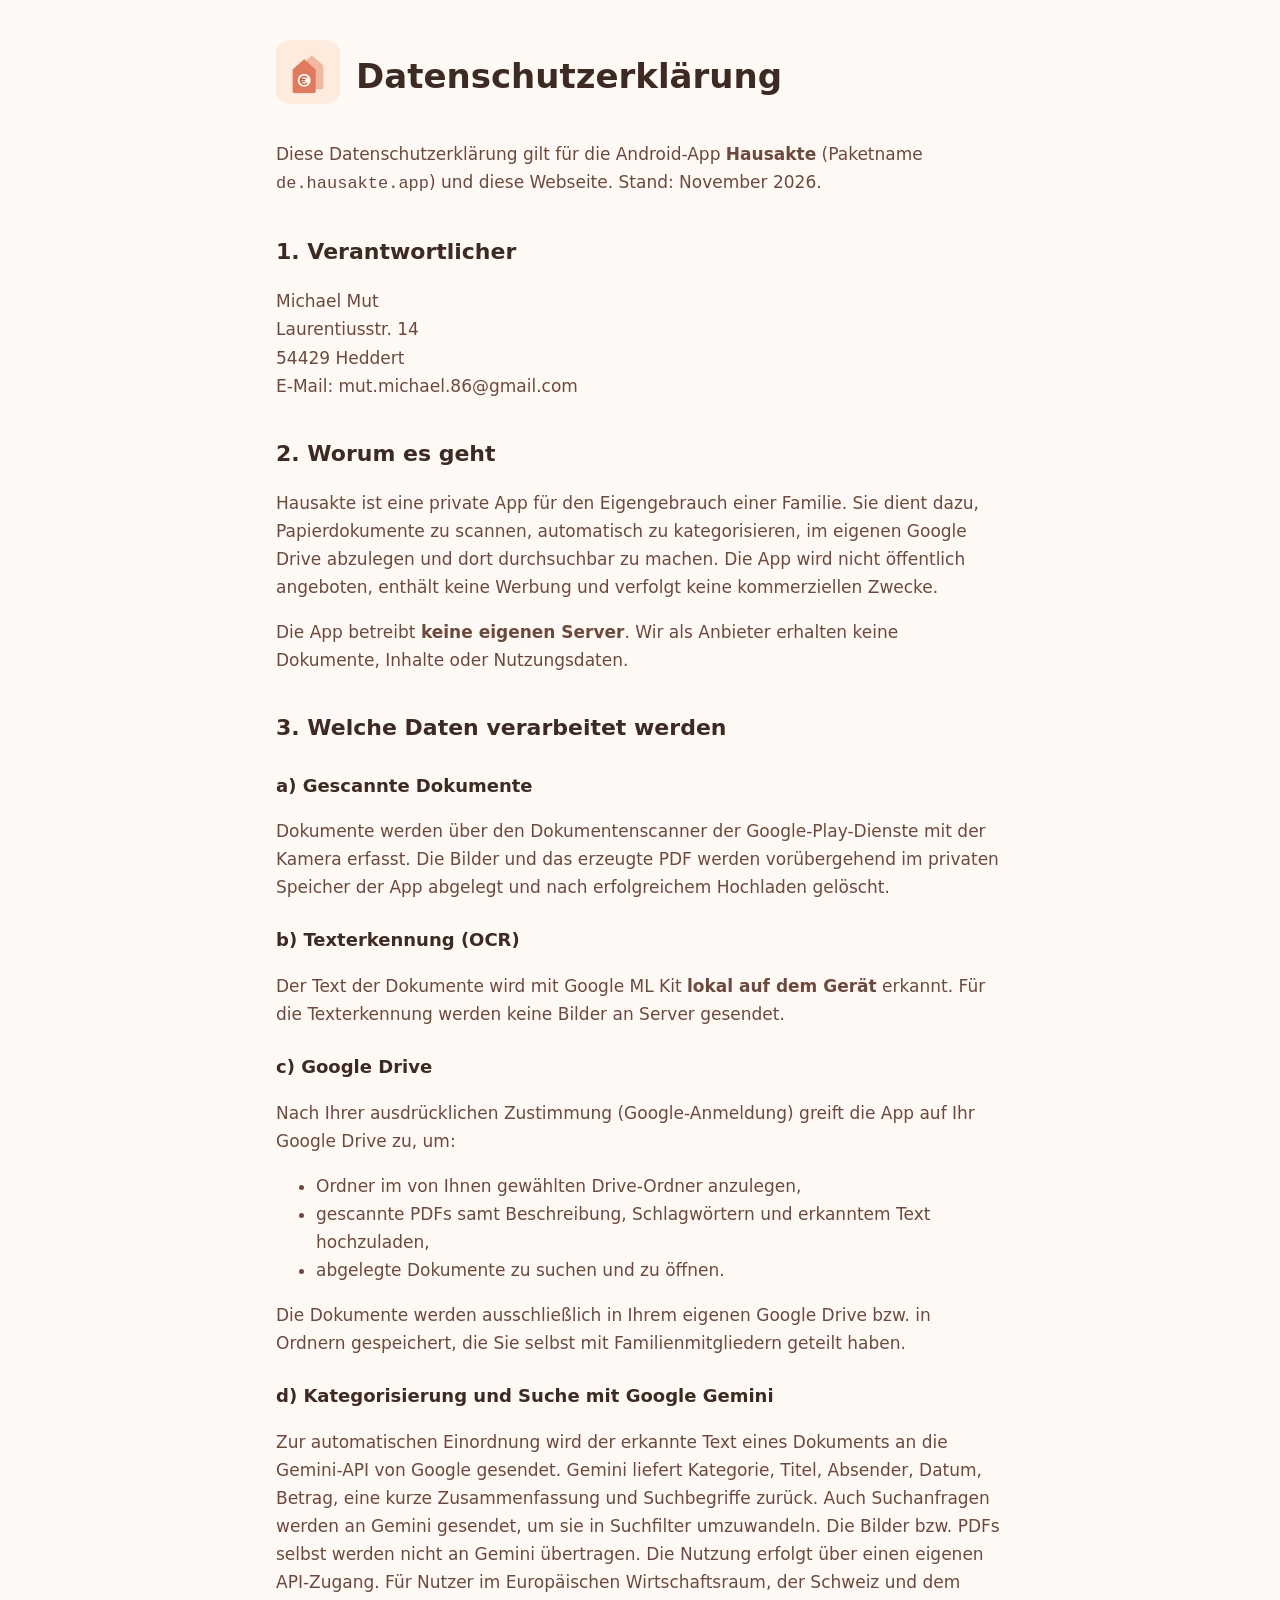
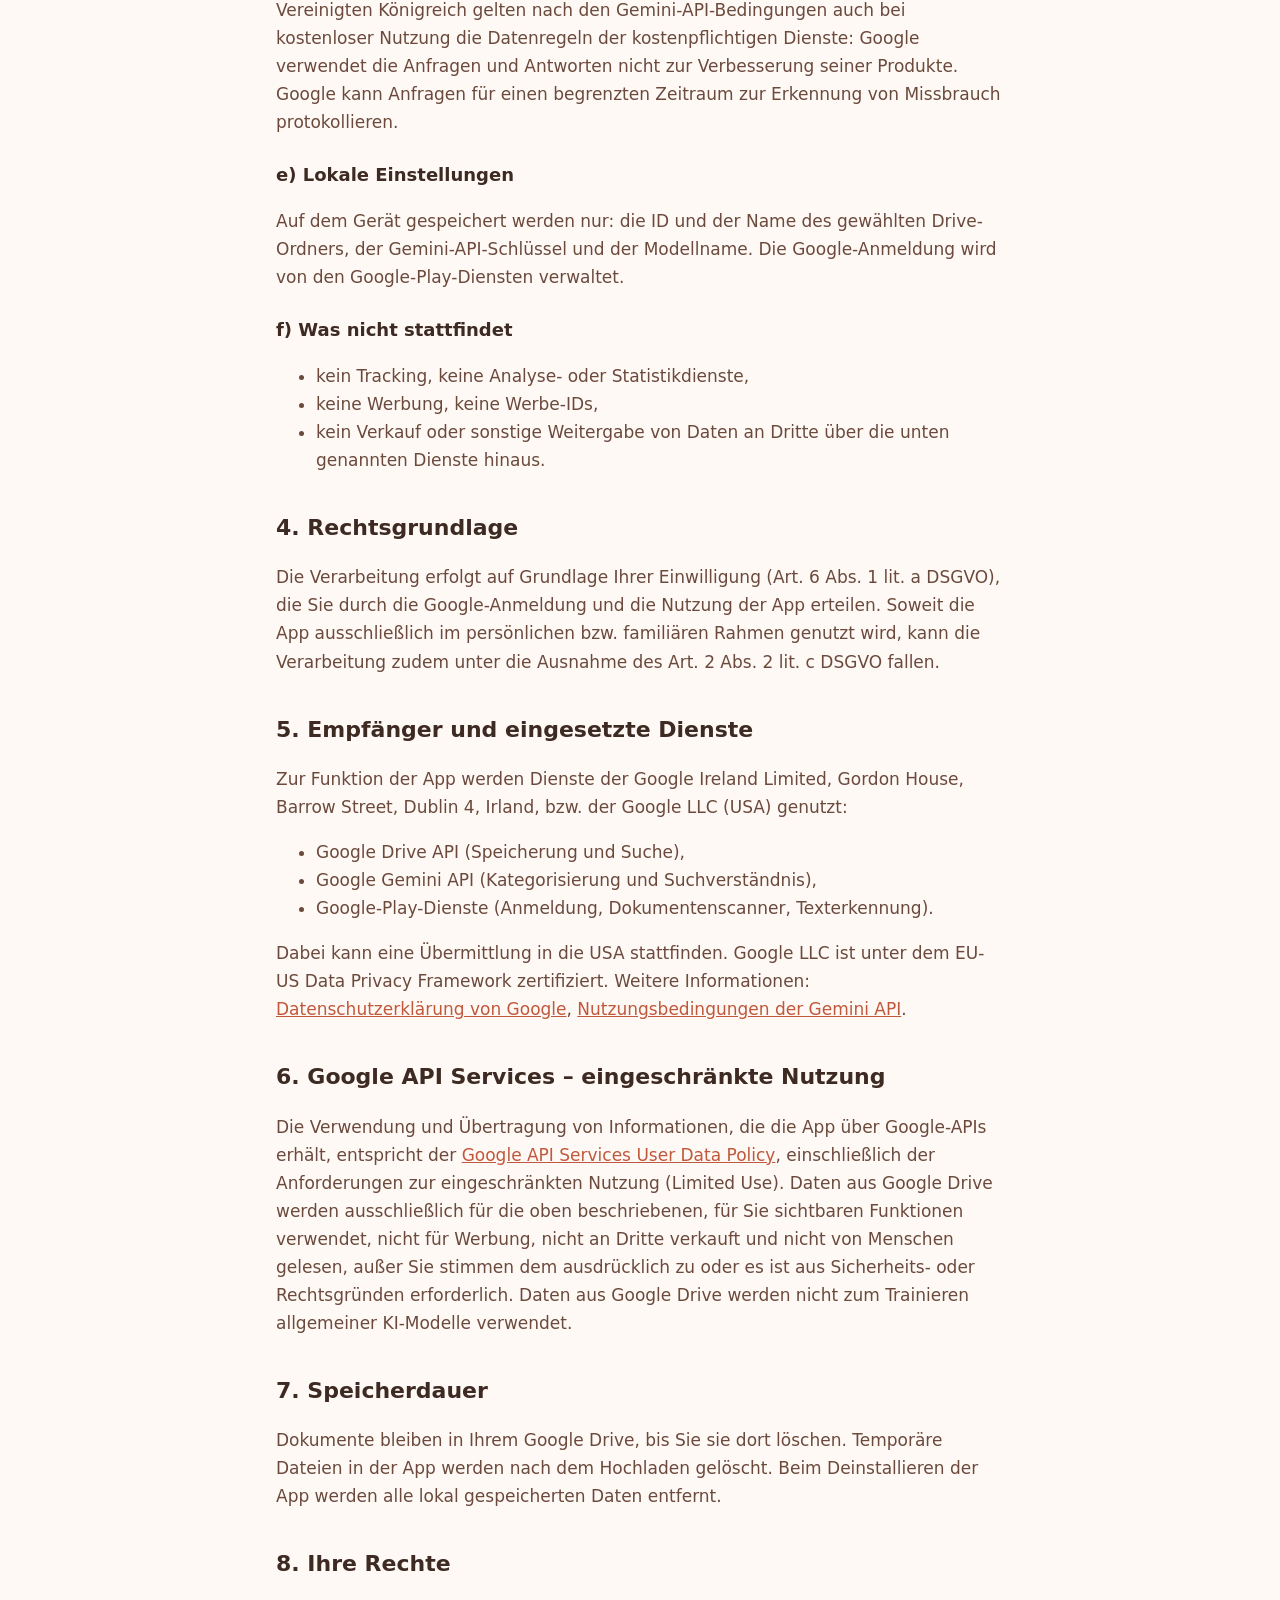
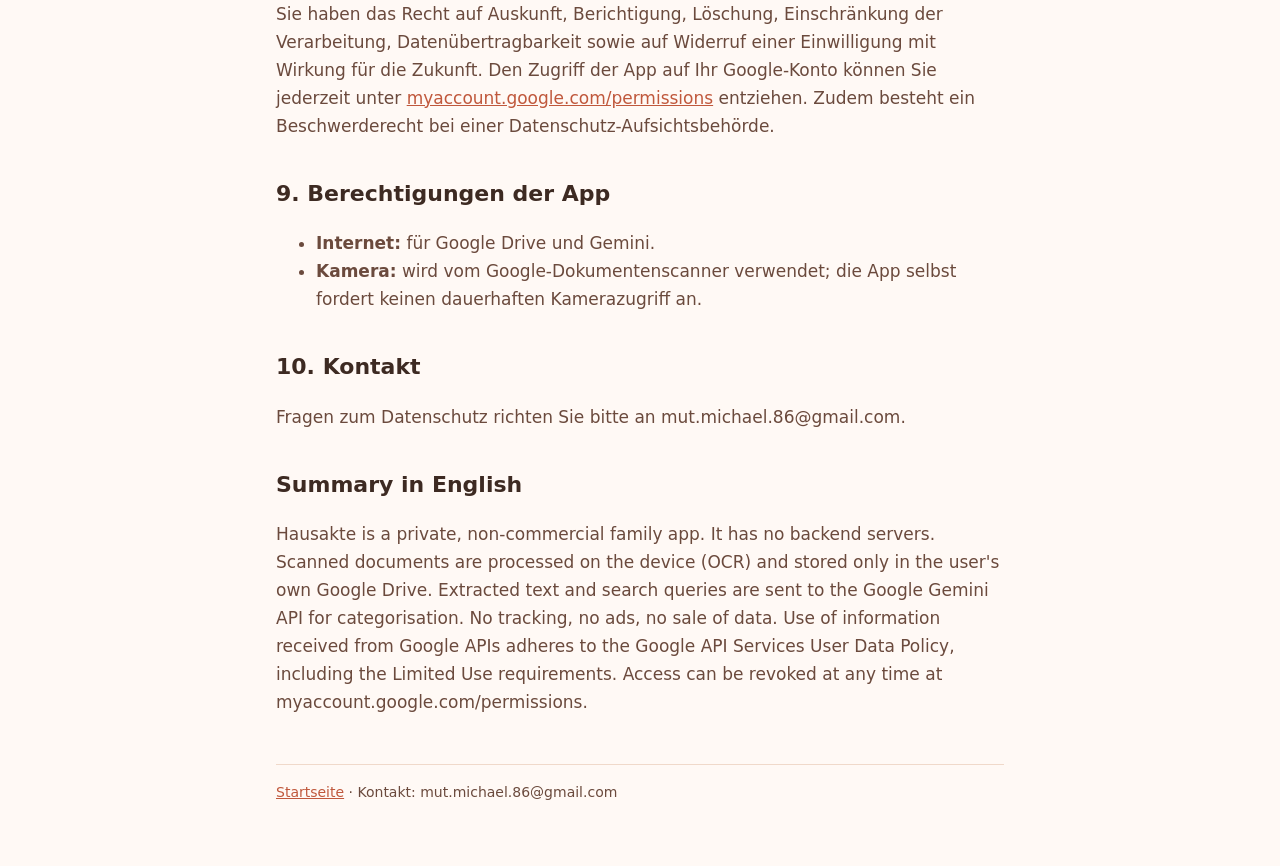
==== datenschutz.html @ a04656e5 "Add files via upload" ====
<!doctype html>
<html lang="de">
<head>
<meta charset="utf-8">
<meta name="viewport" content="width=device-width, initial-scale=1">
<title>Datenschutz – Hausakte</title>
<link rel="icon" href="favicon.svg" type="image/svg+xml">
<link rel="stylesheet" href="style.css">
</head>
<body>
<div class="wrap">
<header><a href="index.html"><img src="logo.png" alt="Hausakte Logo"></a><h1>Datenschutzerklärung</h1></header>

<p>Diese Datenschutzerklärung gilt für die Android-App <strong>Hausakte</strong> (Paketname <code>de.hausakte.app</code>) und diese Webseite. Stand: November 2026.</p>

<h2>1. Verantwortlicher</h2>
<p>Michael Mut<br>
Laurentiusstr. 14<br>
54429 Heddert<br>
E-Mail: mut.michael.86@gmail.com</p>

<h2>2. Worum es geht</h2>
<p>Hausakte ist eine private App für den Eigengebrauch einer Familie. Sie dient dazu, Papierdokumente zu scannen, automatisch zu kategorisieren, im eigenen Google Drive abzulegen und dort durchsuchbar zu machen. Die App wird nicht öffentlich angeboten, enthält keine Werbung und verfolgt keine kommerziellen Zwecke.</p>
<p>Die App betreibt <strong>keine eigenen Server</strong>. Wir als Anbieter erhalten keine Dokumente, Inhalte oder Nutzungsdaten.</p>

<h2>3. Welche Daten verarbeitet werden</h2>

<h3>a) Gescannte Dokumente</h3>
<p>Dokumente werden über den Dokumentenscanner der Google-Play-Dienste mit der Kamera erfasst. Die Bilder und das erzeugte PDF werden vorübergehend im privaten Speicher der App abgelegt und nach erfolgreichem Hochladen gelöscht.</p>

<h3>b) Texterkennung (OCR)</h3>
<p>Der Text der Dokumente wird mit Google ML Kit <strong>lokal auf dem Gerät</strong> erkannt. Für die Texterkennung werden keine Bilder an Server gesendet.</p>

<h3>c) Google Drive</h3>
<p>Nach Ihrer ausdrücklichen Zustimmung (Google-Anmeldung) greift die App auf Ihr Google Drive zu, um:</p>
<ul>
<li>Ordner im von Ihnen gewählten Drive-Ordner anzulegen,</li>
<li>gescannte PDFs samt Beschreibung, Schlagwörtern und erkanntem Text hochzuladen,</li>
<li>abgelegte Dokumente zu suchen und zu öffnen.</li>
</ul>
<p>Die Dokumente werden ausschließlich in Ihrem eigenen Google Drive bzw. in Ordnern gespeichert, die Sie selbst mit Familienmitgliedern geteilt haben.</p>

<h3>d) Kategorisierung und Suche mit Google Gemini</h3>
<p>Zur automatischen Einordnung wird der erkannte Text eines Dokuments an die Gemini-API von Google gesendet. Gemini liefert Kategorie, Titel, Absender, Datum, Betrag, eine kurze Zusammenfassung und Suchbegriffe zurück. Auch Suchanfragen werden an Gemini gesendet, um sie in Suchfilter umzuwandeln. Die Bilder bzw. PDFs selbst werden nicht an Gemini übertragen. Die Nutzung erfolgt über einen eigenen API-Zugang. Für Nutzer im Europäischen Wirtschaftsraum, der Schweiz und dem Vereinigten Königreich gelten nach den Gemini-API-Bedingungen auch bei kostenloser Nutzung die Datenregeln der kostenpflichtigen Dienste: Google verwendet die Anfragen und Antworten nicht zur Verbesserung seiner Produkte. Google kann Anfragen für einen begrenzten Zeitraum zur Erkennung von Missbrauch protokollieren.</p>

<h3>e) Lokale Einstellungen</h3>
<p>Auf dem Gerät gespeichert werden nur: die ID und der Name des gewählten Drive-Ordners, der Gemini-API-Schlüssel und der Modellname. Die Google-Anmeldung wird von den Google-Play-Diensten verwaltet.</p>

<h3>f) Was nicht stattfindet</h3>
<ul>
<li>kein Tracking, keine Analyse- oder Statistikdienste,</li>
<li>keine Werbung, keine Werbe-IDs,</li>
<li>kein Verkauf oder sonstige Weitergabe von Daten an Dritte über die unten genannten Dienste hinaus.</li>
</ul>

<h2>4. Rechtsgrundlage</h2>
<p>Die Verarbeitung erfolgt auf Grundlage Ihrer Einwilligung (Art. 6 Abs. 1 lit. a DSGVO), die Sie durch die Google-Anmeldung und die Nutzung der App erteilen. Soweit die App ausschließlich im persönlichen bzw. familiären Rahmen genutzt wird, kann die Verarbeitung zudem unter die Ausnahme des Art. 2 Abs. 2 lit. c DSGVO fallen.</p>

<h2>5. Empfänger und eingesetzte Dienste</h2>
<p>Zur Funktion der App werden Dienste der Google Ireland Limited, Gordon House, Barrow Street, Dublin 4, Irland, bzw. der Google LLC (USA) genutzt:</p>
<ul>
<li>Google Drive API (Speicherung und Suche),</li>
<li>Google Gemini API (Kategorisierung und Suchverständnis),</li>
<li>Google-Play-Dienste (Anmeldung, Dokumentenscanner, Texterkennung).</li>
</ul>
<p>Dabei kann eine Übermittlung in die USA stattfinden. Google LLC ist unter dem EU-US Data Privacy Framework zertifiziert. Weitere Informationen: <a href="https://policies.google.com/privacy">Datenschutzerklärung von Google</a>, <a href="https://aistudio.google.com/docs/terms">Nutzungsbedingungen der Gemini API</a>.</p>

<h2>6. Google API Services – eingeschränkte Nutzung</h2>
<p>Die Verwendung und Übertragung von Informationen, die die App über Google-APIs erhält, entspricht der <a href="https://developers.google.com/terms/api-services-user-data-policy">Google API Services User Data Policy</a>, einschließlich der Anforderungen zur eingeschränkten Nutzung (Limited Use). Daten aus Google Drive werden ausschließlich für die oben beschriebenen, für Sie sichtbaren Funktionen verwendet, nicht für Werbung, nicht an Dritte verkauft und nicht von Menschen gelesen, außer Sie stimmen dem ausdrücklich zu oder es ist aus Sicherheits- oder Rechtsgründen erforderlich. Daten aus Google Drive werden nicht zum Trainieren allgemeiner KI-Modelle verwendet.</p>

<h2>7. Speicherdauer</h2>
<p>Dokumente bleiben in Ihrem Google Drive, bis Sie sie dort löschen. Temporäre Dateien in der App werden nach dem Hochladen gelöscht. Beim Deinstallieren der App werden alle lokal gespeicherten Daten entfernt.</p>

<h2>8. Ihre Rechte</h2>
<p>Sie haben das Recht auf Auskunft, Berichtigung, Löschung, Einschränkung der Verarbeitung, Datenübertragbarkeit sowie auf Widerruf einer Einwilligung mit Wirkung für die Zukunft. Den Zugriff der App auf Ihr Google-Konto können Sie jederzeit unter <a href="https://myaccount.google.com/permissions">myaccount.google.com/permissions</a> entziehen. Zudem besteht ein Beschwerderecht bei einer Datenschutz-Aufsichtsbehörde.</p>

<h2>9. Berechtigungen der App</h2>
<ul>
<li><strong>Internet:</strong> für Google Drive und Gemini.</li>
<li><strong>Kamera:</strong> wird vom Google-Dokumentenscanner verwendet; die App selbst fordert keinen dauerhaften Kamerazugriff an.</li>
</ul>

<h2>10. Kontakt</h2>
<p>Fragen zum Datenschutz richten Sie bitte an mut.michael.86@gmail.com.</p>

<h2>Summary in English</h2>
<p>Hausakte is a private, non-commercial family app. It has no backend servers. Scanned documents are processed on the device (OCR) and stored only in the user's own Google Drive. Extracted text and search queries are sent to the Google Gemini API for categorisation. No tracking, no ads, no sale of data. Use of information received from Google APIs adheres to the Google API Services User Data Policy, including the Limited Use requirements. Access can be revoked at any time at myaccount.google.com/permissions.</p>

<footer><a href="index.html">Startseite</a> · Kontakt: mut.michael.86@gmail.com</footer>
</div>
</body>
</html>
---- style.css ----
:root{--accent:#C0583C;--accent2:#E07A5F;--soft:#FDEBDD;--bg:#FFF9F5;--text:#3D2A22;--muted:#6B4A3D;--line:#F0D9CA}
@media (prefers-color-scheme:dark){:root{--accent:#F2B8A2;--accent2:#E9967E;--soft:#3A2C26;--bg:#1E1714;--text:#F3E3DA;--muted:#D9C0B4;--line:#3A2C26}}
*{box-sizing:border-box}
body{margin:0;background:var(--bg);color:var(--text);font:17px/1.65 system-ui,-apple-system,"Segoe UI",Roboto,sans-serif}
.wrap{max-width:760px;margin:0 auto;padding:40px 16px 64px}
header{display:flex;align-items:center;gap:16px;margin-bottom:28px}
header img{width:64px;height:64px}
header a{color:inherit;text-decoration:none}
h1{font-size:34px;line-height:1.2;margin:0}
h2{font-size:22px;margin:36px 0 8px}
h3{font-size:18px;margin:24px 0 4px}
p,li{color:var(--muted)}
a{color:var(--accent)}
.lead{font-size:20px;color:var(--text)}
.hero{background:var(--soft);border-radius:20px;padding:28px 24px;margin:8px 0 24px}
.grid{display:grid;grid-template-columns:repeat(auto-fit,minmax(160px,1fr));gap:12px;margin-top:16px}
.card{border:1px solid var(--line);border-radius:14px;padding:16px}
.card b{display:block;color:var(--text);margin-bottom:4px}
.card p{margin:0;font-size:15px}
.note{border-left:4px solid var(--accent2);padding:8px 16px;background:var(--soft);border-radius:0}
footer{margin-top:48px;padding-top:16px;border-top:1px solid var(--line);font-size:14px;color:var(--muted)}
.fill{background:#fff3b0;color:#3D2A22;padding:0 4px;border-radius:4px}
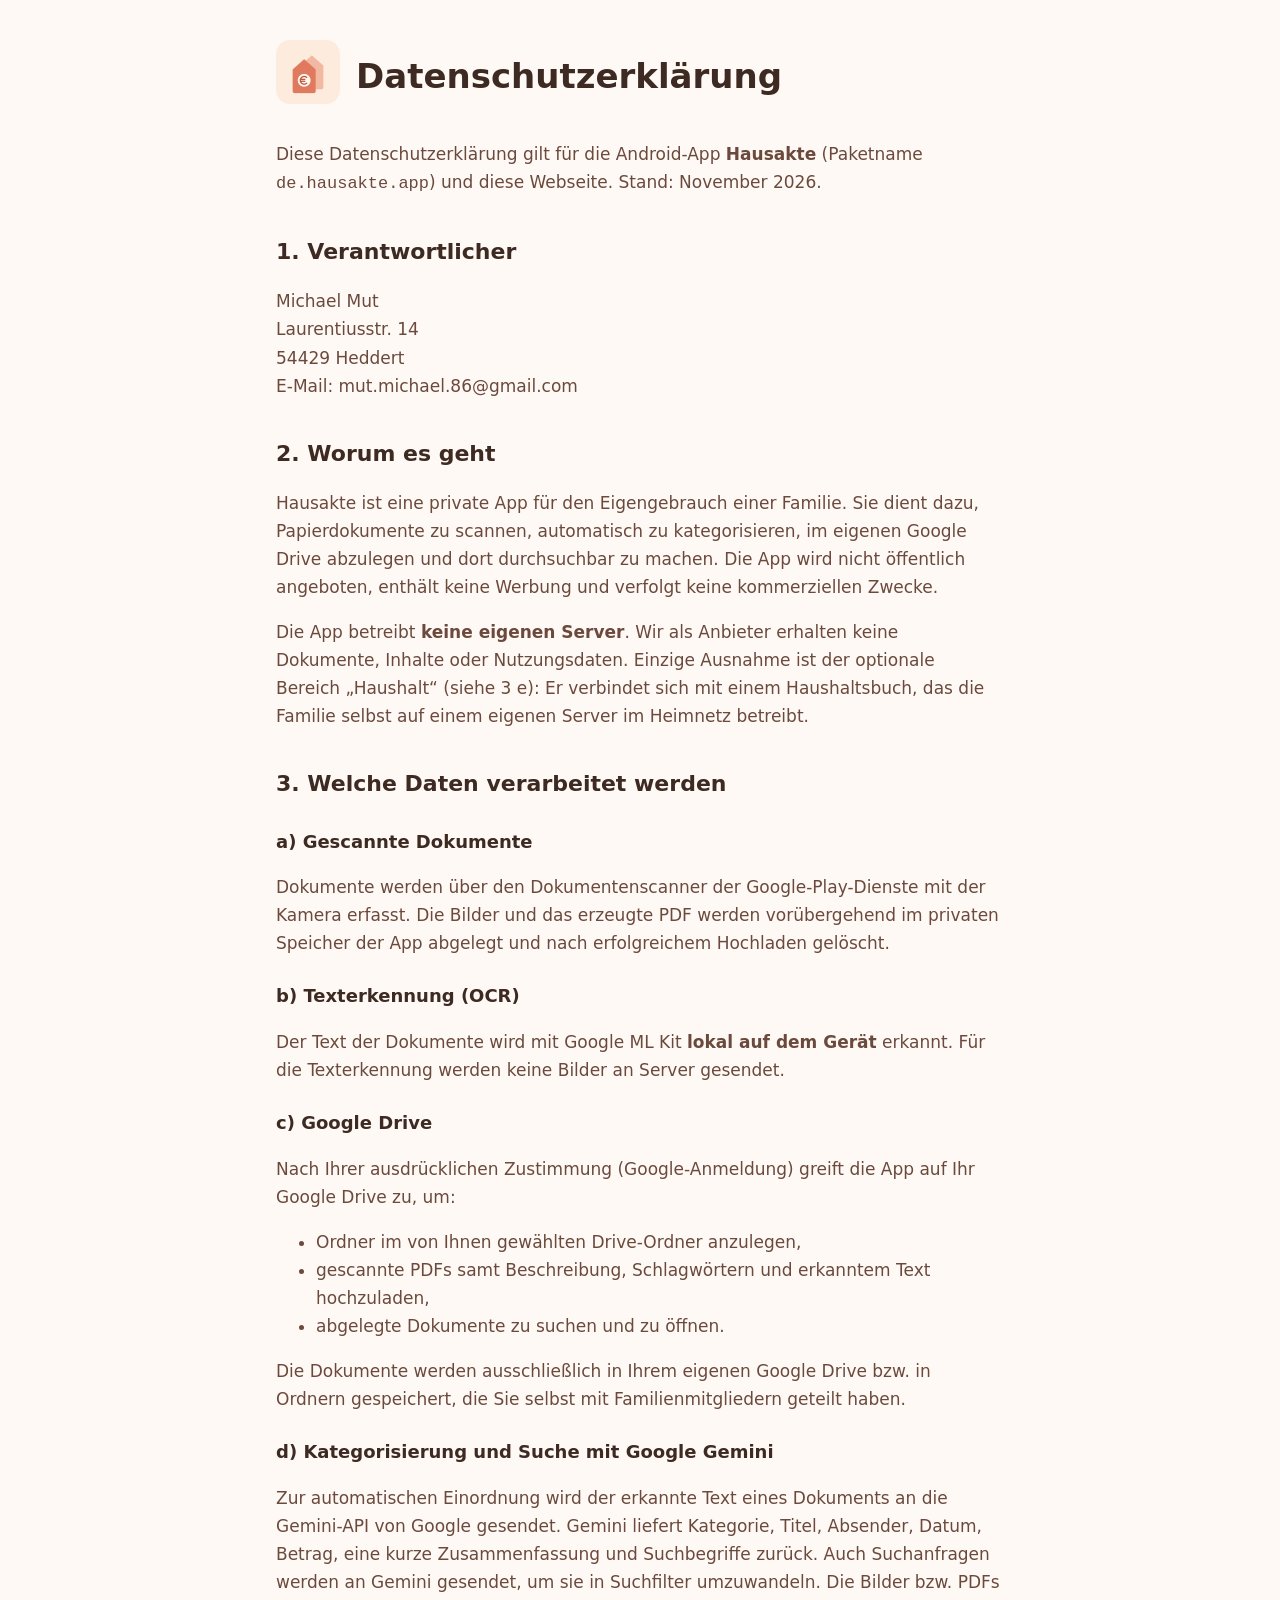
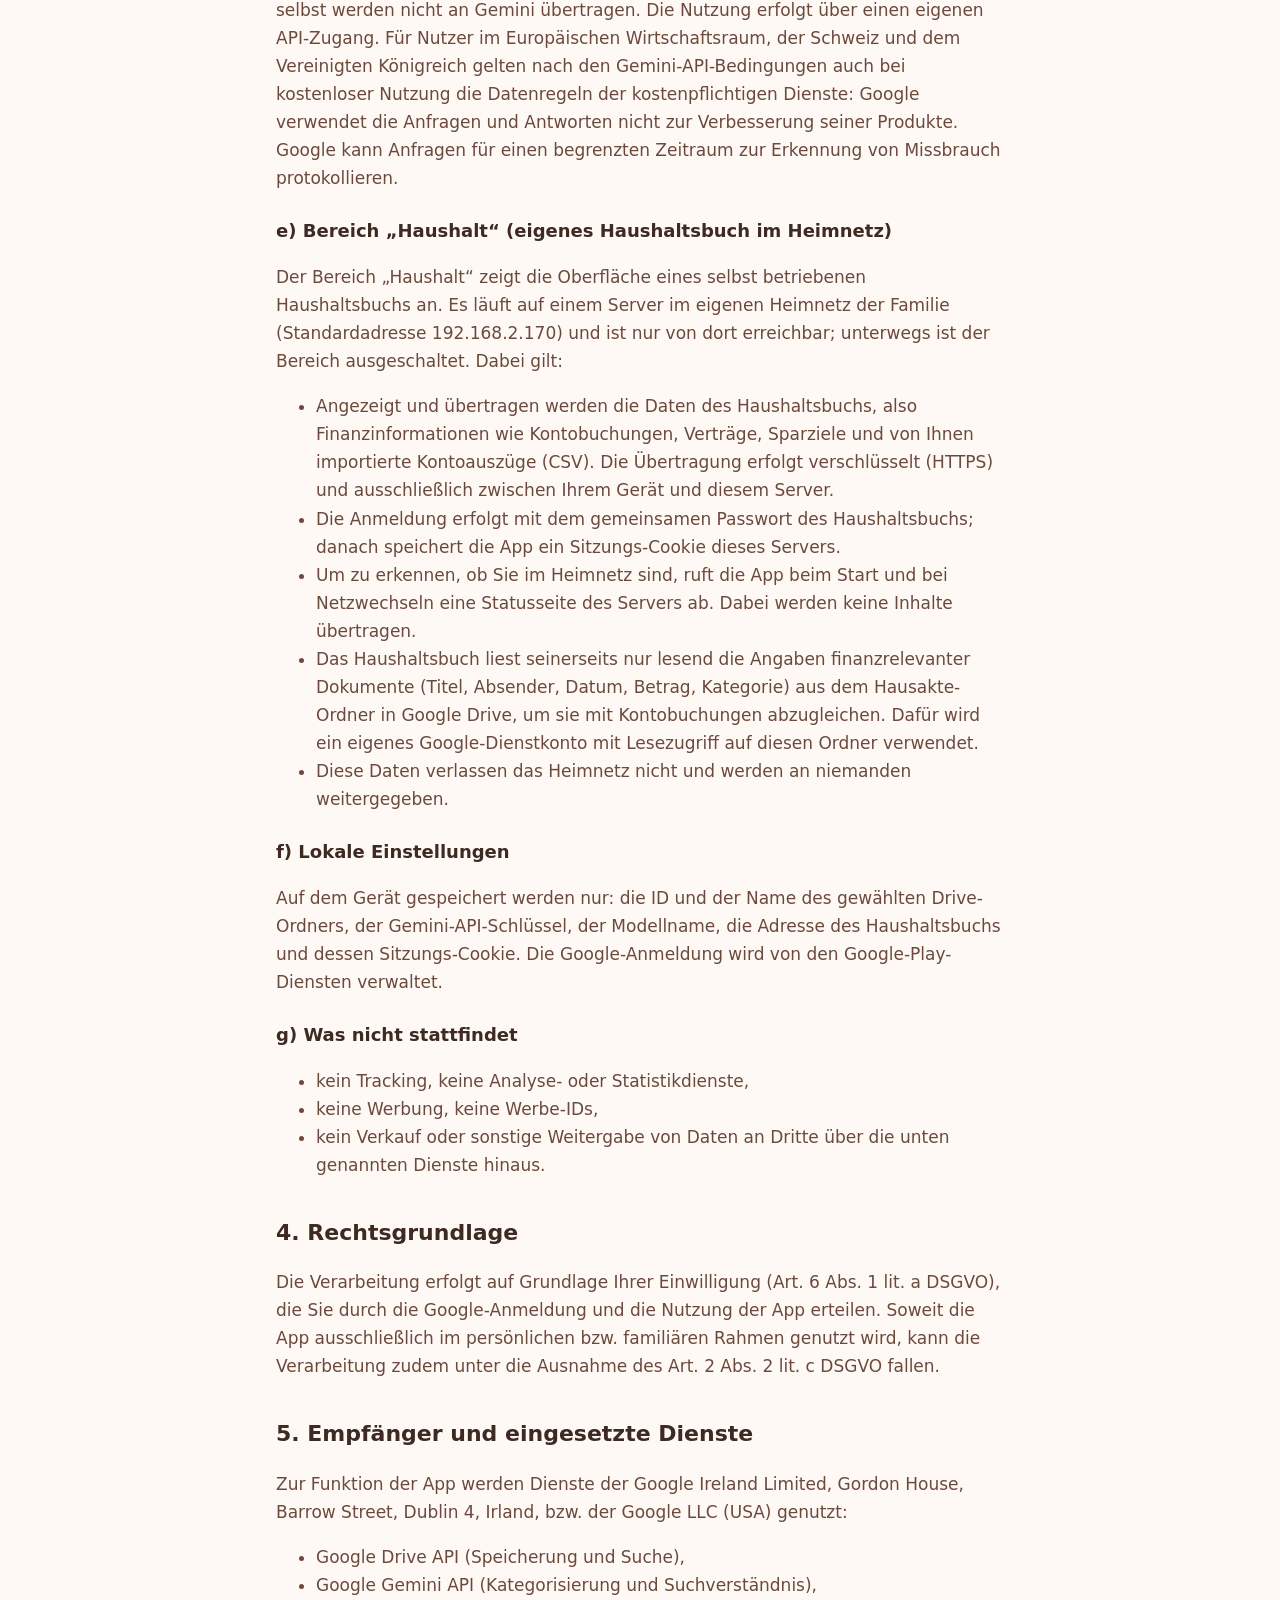
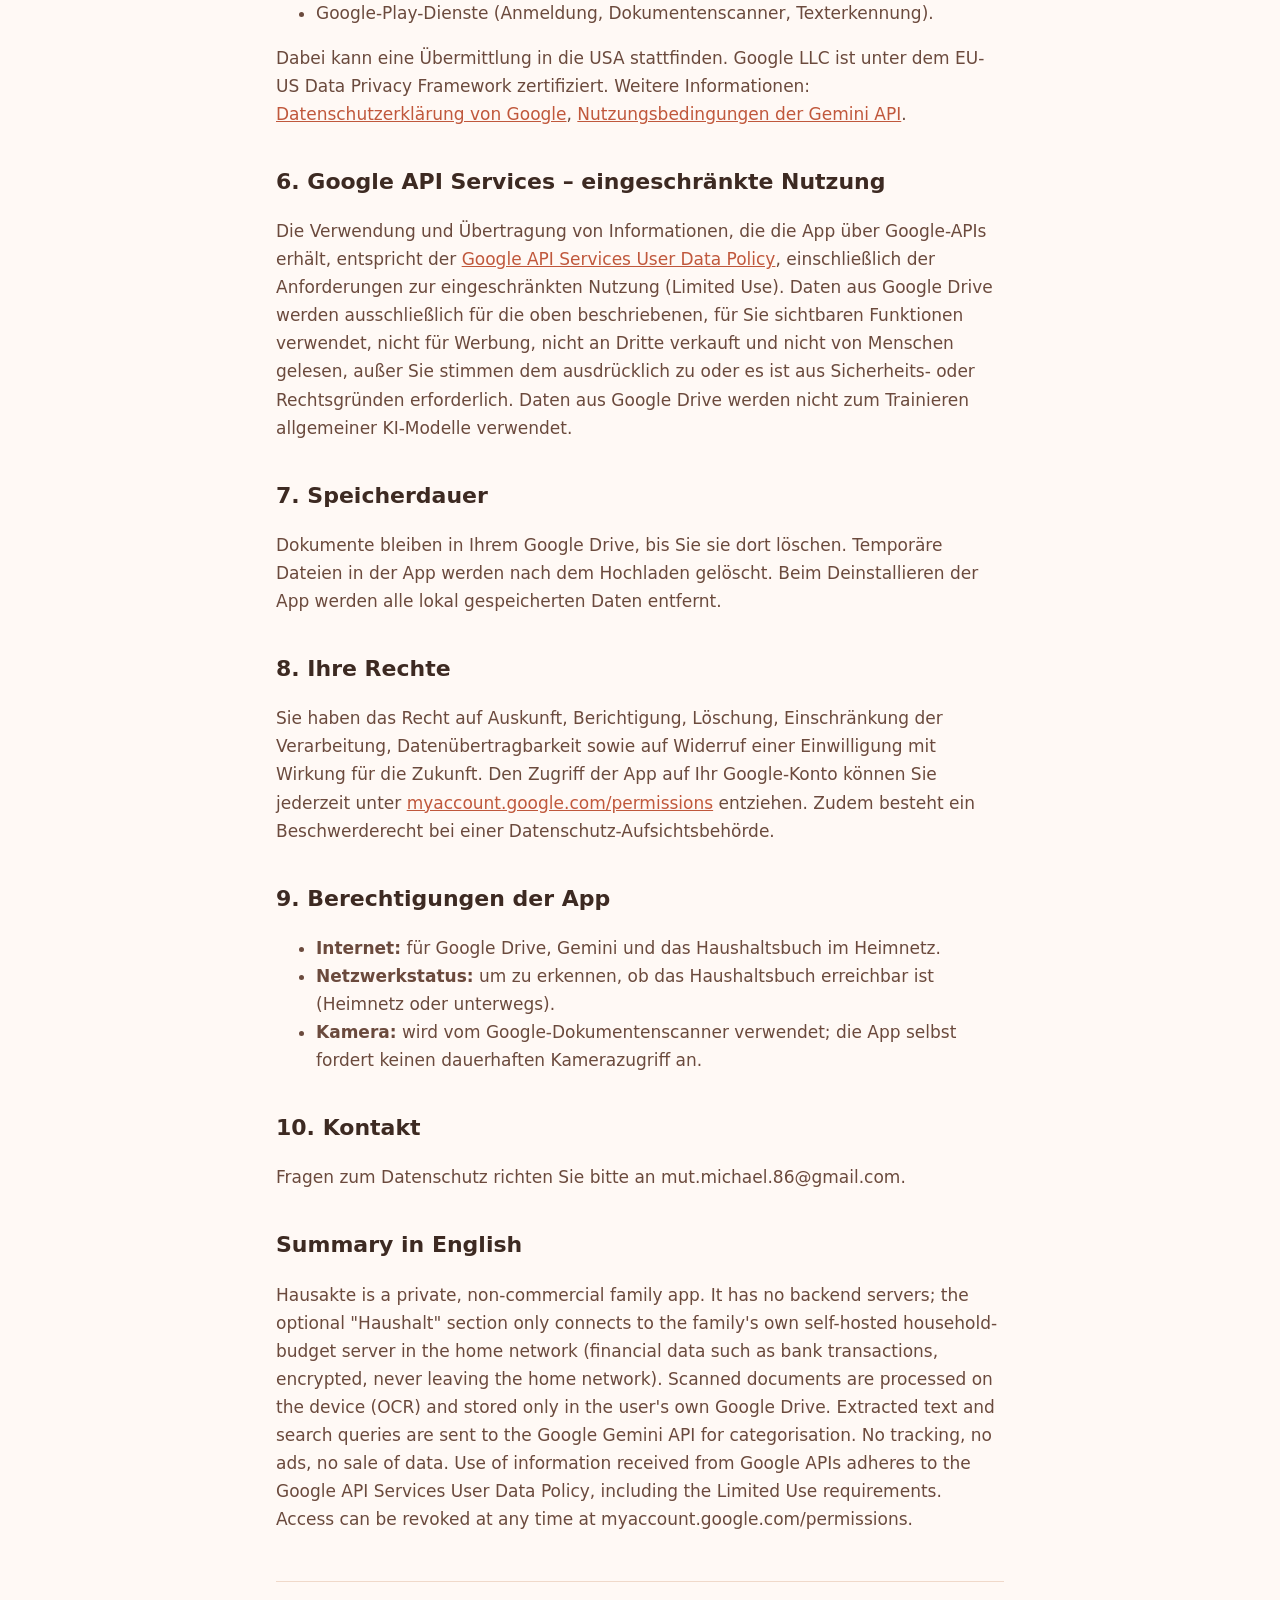
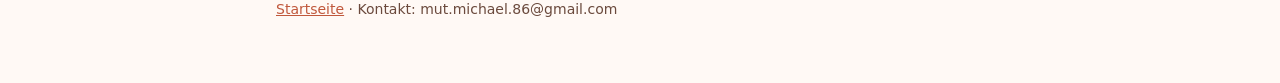
==== commit 47d83a1f: "Datenschutzerklärung: Bereich „Haushalt“ (eigenes Haushaltsbuch im Heimnetz) Co-Authored-By: Claude " ====
--- a/datenschutz.html
+++ b/datenschutz.html
@@ -21,7 +21,7 @@
 
 <h2>2. Worum es geht</h2>
 <p>Hausakte ist eine private App für den Eigengebrauch einer Familie. Sie dient dazu, Papierdokumente zu scannen, automatisch zu kategorisieren, im eigenen Google Drive abzulegen und dort durchsuchbar zu machen. Die App wird nicht öffentlich angeboten, enthält keine Werbung und verfolgt keine kommerziellen Zwecke.</p>
-<p>Die App betreibt <strong>keine eigenen Server</strong>. Wir als Anbieter erhalten keine Dokumente, Inhalte oder Nutzungsdaten.</p>
+<p>Die App betreibt <strong>keine eigenen Server</strong>. Wir als Anbieter erhalten keine Dokumente, Inhalte oder Nutzungsdaten. Einzige Ausnahme ist der optionale Bereich „Haushalt“ (siehe 3 e): Er verbindet sich mit einem Haushaltsbuch, das die Familie selbst auf einem eigenen Server im Heimnetz betreibt.</p>
 
 <h2>3. Welche Daten verarbeitet werden</h2>
 
@@ -43,10 +43,20 @@
 <h3>d) Kategorisierung und Suche mit Google Gemini</h3>
 <p>Zur automatischen Einordnung wird der erkannte Text eines Dokuments an die Gemini-API von Google gesendet. Gemini liefert Kategorie, Titel, Absender, Datum, Betrag, eine kurze Zusammenfassung und Suchbegriffe zurück. Auch Suchanfragen werden an Gemini gesendet, um sie in Suchfilter umzuwandeln. Die Bilder bzw. PDFs selbst werden nicht an Gemini übertragen. Die Nutzung erfolgt über einen eigenen API-Zugang. Für Nutzer im Europäischen Wirtschaftsraum, der Schweiz und dem Vereinigten Königreich gelten nach den Gemini-API-Bedingungen auch bei kostenloser Nutzung die Datenregeln der kostenpflichtigen Dienste: Google verwendet die Anfragen und Antworten nicht zur Verbesserung seiner Produkte. Google kann Anfragen für einen begrenzten Zeitraum zur Erkennung von Missbrauch protokollieren.</p>
 
-<h3>e) Lokale Einstellungen</h3>
-<p>Auf dem Gerät gespeichert werden nur: die ID und der Name des gewählten Drive-Ordners, der Gemini-API-Schlüssel und der Modellname. Die Google-Anmeldung wird von den Google-Play-Diensten verwaltet.</p>
+<h3>e) Bereich „Haushalt“ (eigenes Haushaltsbuch im Heimnetz)</h3>
+<p>Der Bereich „Haushalt“ zeigt die Oberfläche eines selbst betriebenen Haushaltsbuchs an. Es läuft auf einem Server im eigenen Heimnetz der Familie (Standardadresse 192.168.2.170) und ist nur von dort erreichbar; unterwegs ist der Bereich ausgeschaltet. Dabei gilt:</p>
+<ul>
+<li>Angezeigt und übertragen werden die Daten des Haushaltsbuchs, also Finanzinformationen wie Kontobuchungen, Verträge, Sparziele und von Ihnen importierte Kontoauszüge (CSV). Die Übertragung erfolgt verschlüsselt (HTTPS) und ausschließlich zwischen Ihrem Gerät und diesem Server.</li>
+<li>Die Anmeldung erfolgt mit dem gemeinsamen Passwort des Haushaltsbuchs; danach speichert die App ein Sitzungs-Cookie dieses Servers.</li>
+<li>Um zu erkennen, ob Sie im Heimnetz sind, ruft die App beim Start und bei Netzwechseln eine Statusseite des Servers ab. Dabei werden keine Inhalte übertragen.</li>
+<li>Das Haushaltsbuch liest seinerseits nur lesend die Angaben finanzrelevanter Dokumente (Titel, Absender, Datum, Betrag, Kategorie) aus dem Hausakte-Ordner in Google Drive, um sie mit Kontobuchungen abzugleichen. Dafür wird ein eigenes Google-Dienstkonto mit Lesezugriff auf diesen Ordner verwendet.</li>
+<li>Diese Daten verlassen das Heimnetz nicht und werden an niemanden weitergegeben.</li>
+</ul>
 
-<h3>f) Was nicht stattfindet</h3>
+<h3>f) Lokale Einstellungen</h3>
+<p>Auf dem Gerät gespeichert werden nur: die ID und der Name des gewählten Drive-Ordners, der Gemini-API-Schlüssel, der Modellname, die Adresse des Haushaltsbuchs und dessen Sitzungs-Cookie. Die Google-Anmeldung wird von den Google-Play-Diensten verwaltet.</p>
+
+<h3>g) Was nicht stattfindet</h3>
 <ul>
 <li>kein Tracking, keine Analyse- oder Statistikdienste,</li>
 <li>keine Werbung, keine Werbe-IDs,</li>
@@ -76,7 +86,8 @@
 
 <h2>9. Berechtigungen der App</h2>
 <ul>
-<li><strong>Internet:</strong> für Google Drive und Gemini.</li>
+<li><strong>Internet:</strong> für Google Drive, Gemini und das Haushaltsbuch im Heimnetz.</li>
+<li><strong>Netzwerkstatus:</strong> um zu erkennen, ob das Haushaltsbuch erreichbar ist (Heimnetz oder unterwegs).</li>
 <li><strong>Kamera:</strong> wird vom Google-Dokumentenscanner verwendet; die App selbst fordert keinen dauerhaften Kamerazugriff an.</li>
 </ul>
 
@@ -84,7 +95,7 @@
 <p>Fragen zum Datenschutz richten Sie bitte an mut.michael.86@gmail.com.</p>
 
 <h2>Summary in English</h2>
-<p>Hausakte is a private, non-commercial family app. It has no backend servers. Scanned documents are processed on the device (OCR) and stored only in the user's own Google Drive. Extracted text and search queries are sent to the Google Gemini API for categorisation. No tracking, no ads, no sale of data. Use of information received from Google APIs adheres to the Google API Services User Data Policy, including the Limited Use requirements. Access can be revoked at any time at myaccount.google.com/permissions.</p>
+<p>Hausakte is a private, non-commercial family app. It has no backend servers; the optional "Haushalt" section only connects to the family's own self-hosted household-budget server in the home network (financial data such as bank transactions, encrypted, never leaving the home network). Scanned documents are processed on the device (OCR) and stored only in the user's own Google Drive. Extracted text and search queries are sent to the Google Gemini API for categorisation. No tracking, no ads, no sale of data. Use of information received from Google APIs adheres to the Google API Services User Data Policy, including the Limited Use requirements. Access can be revoked at any time at myaccount.google.com/permissions.</p>
 
 <footer><a href="index.html">Startseite</a> · Kontakt: mut.michael.86@gmail.com</footer>
 </div>
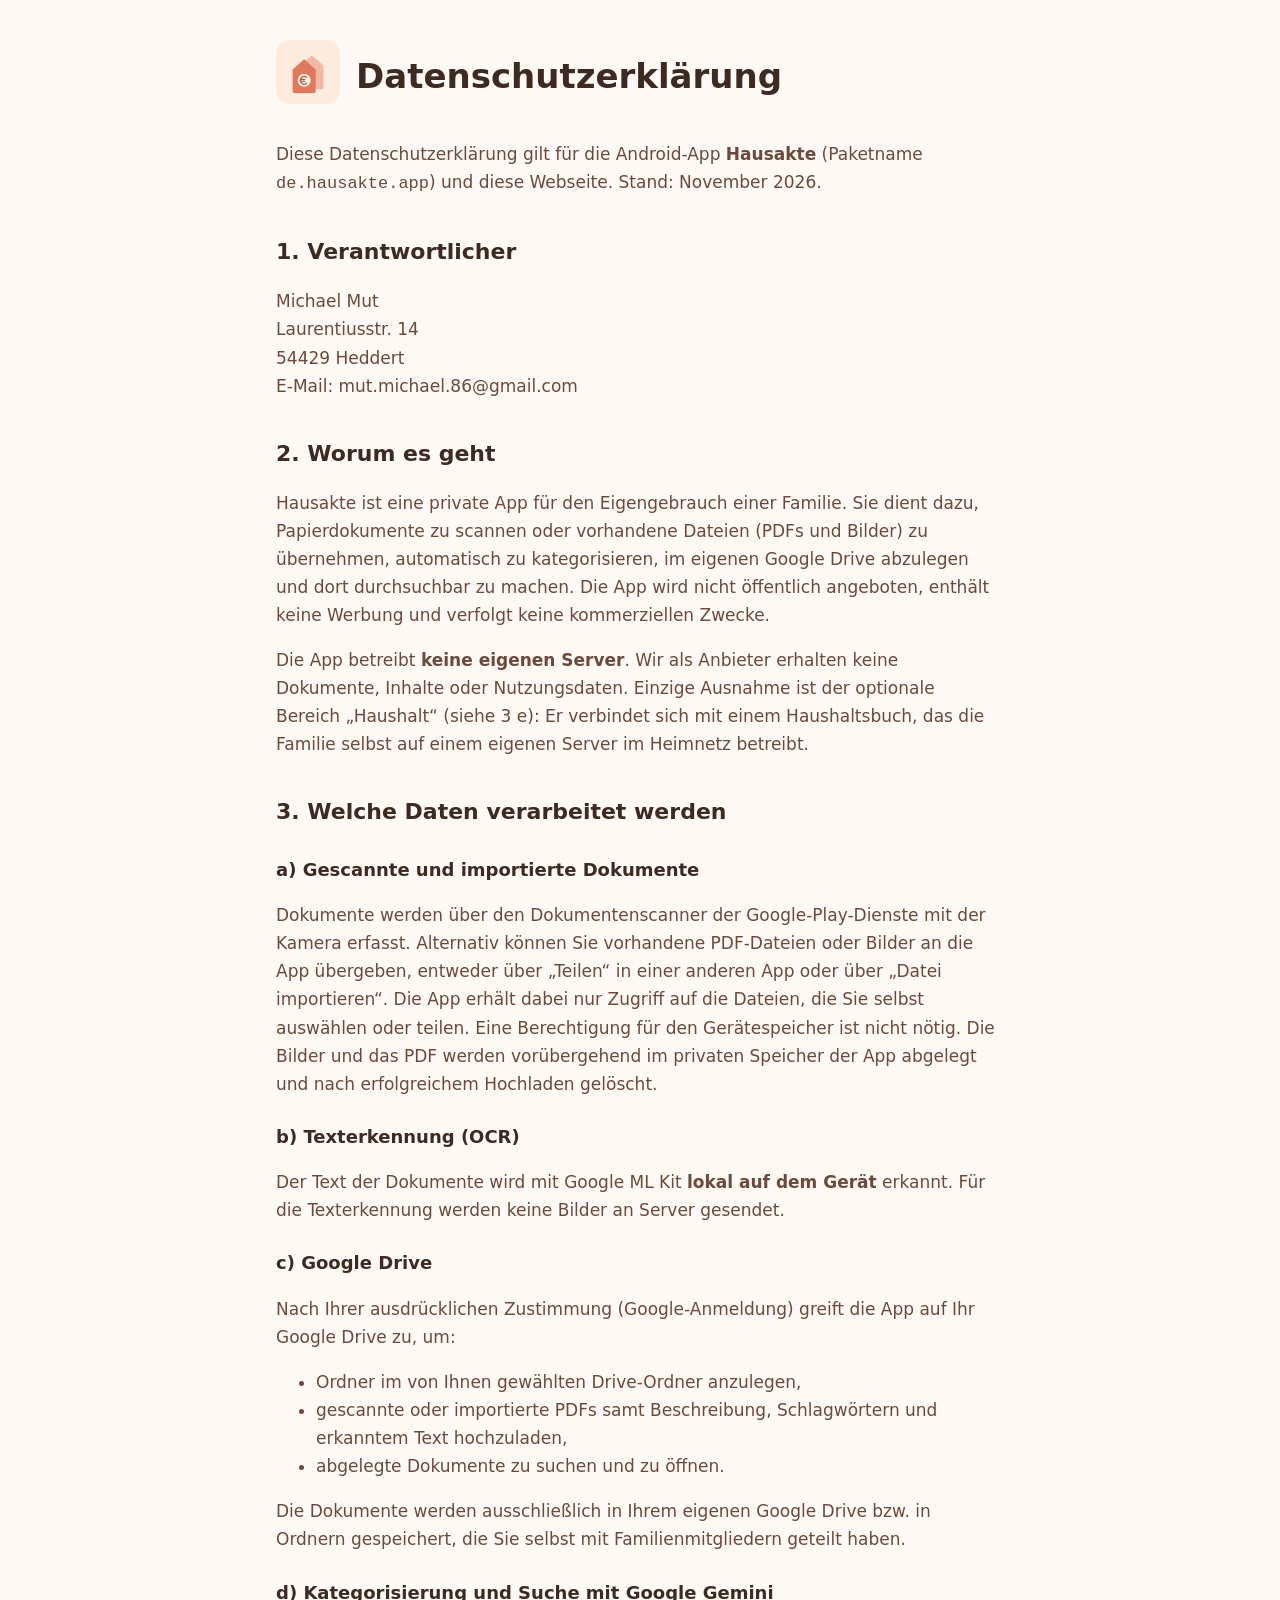
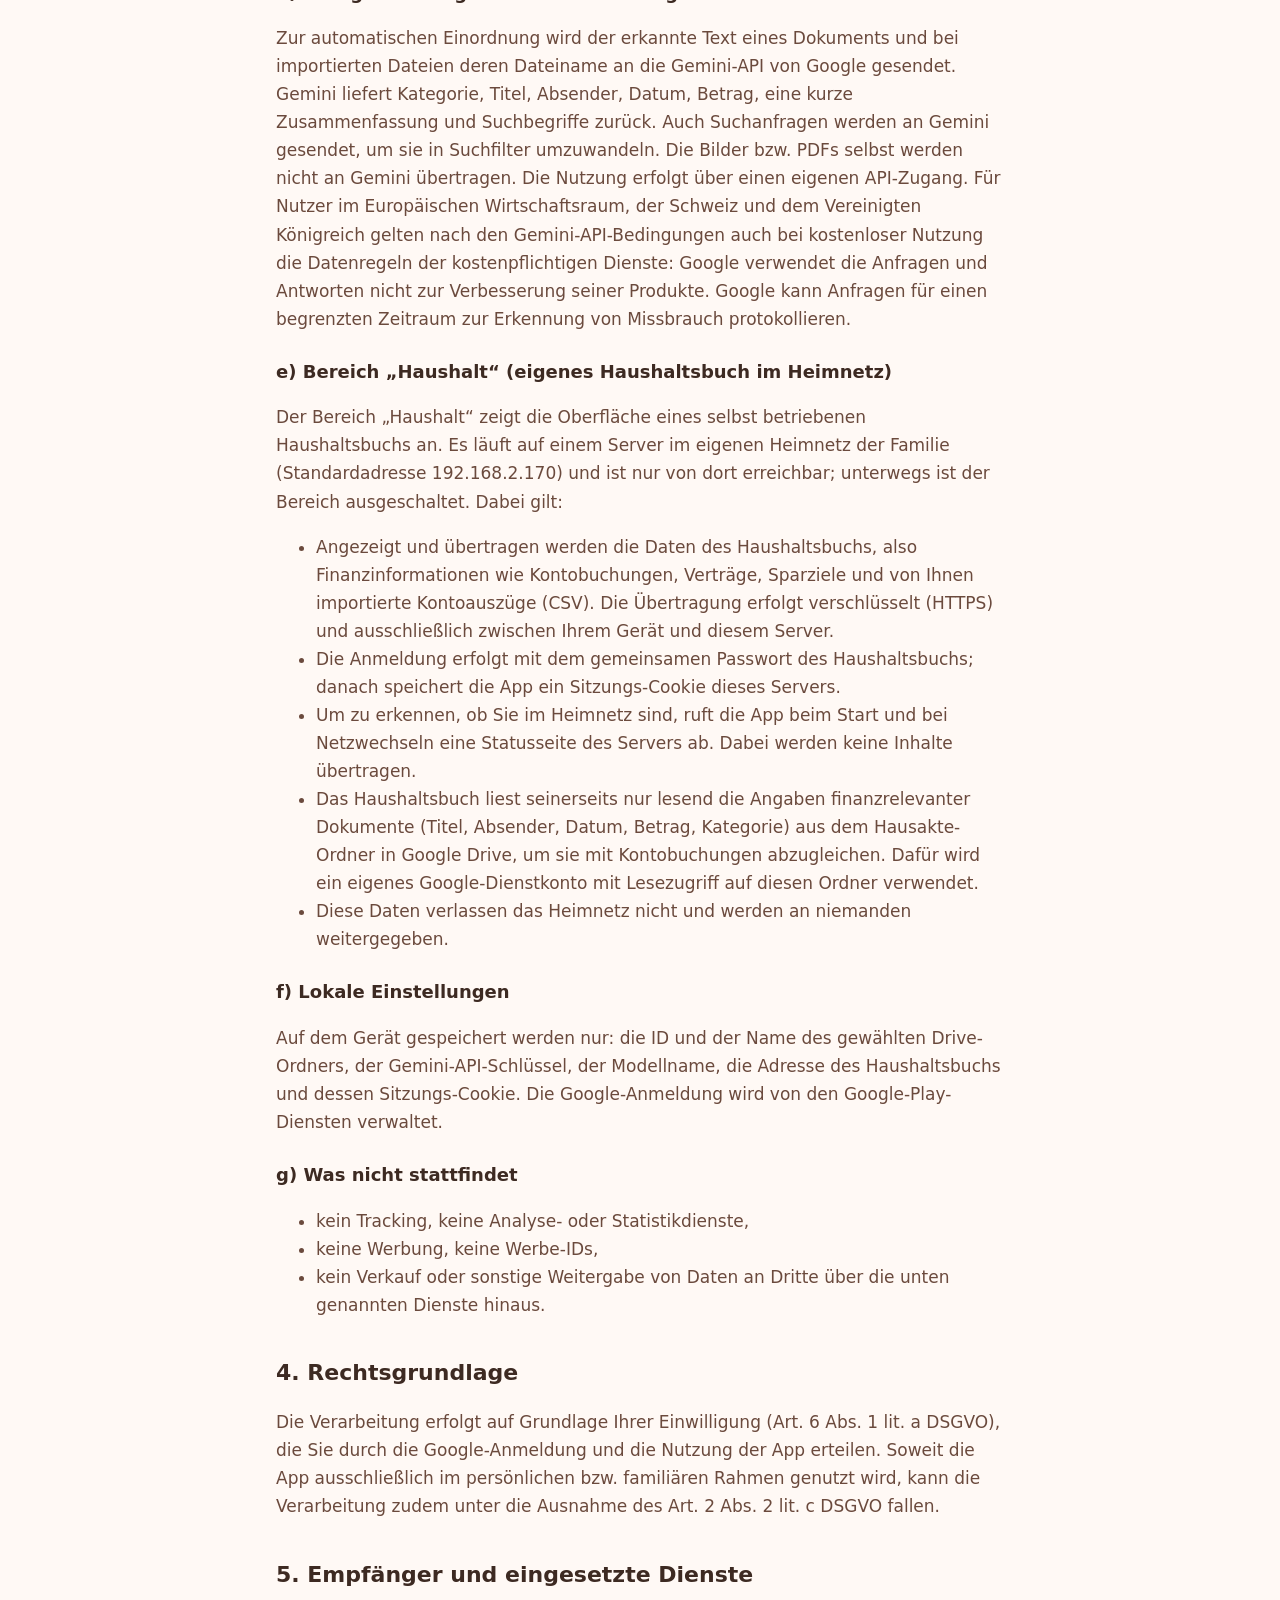
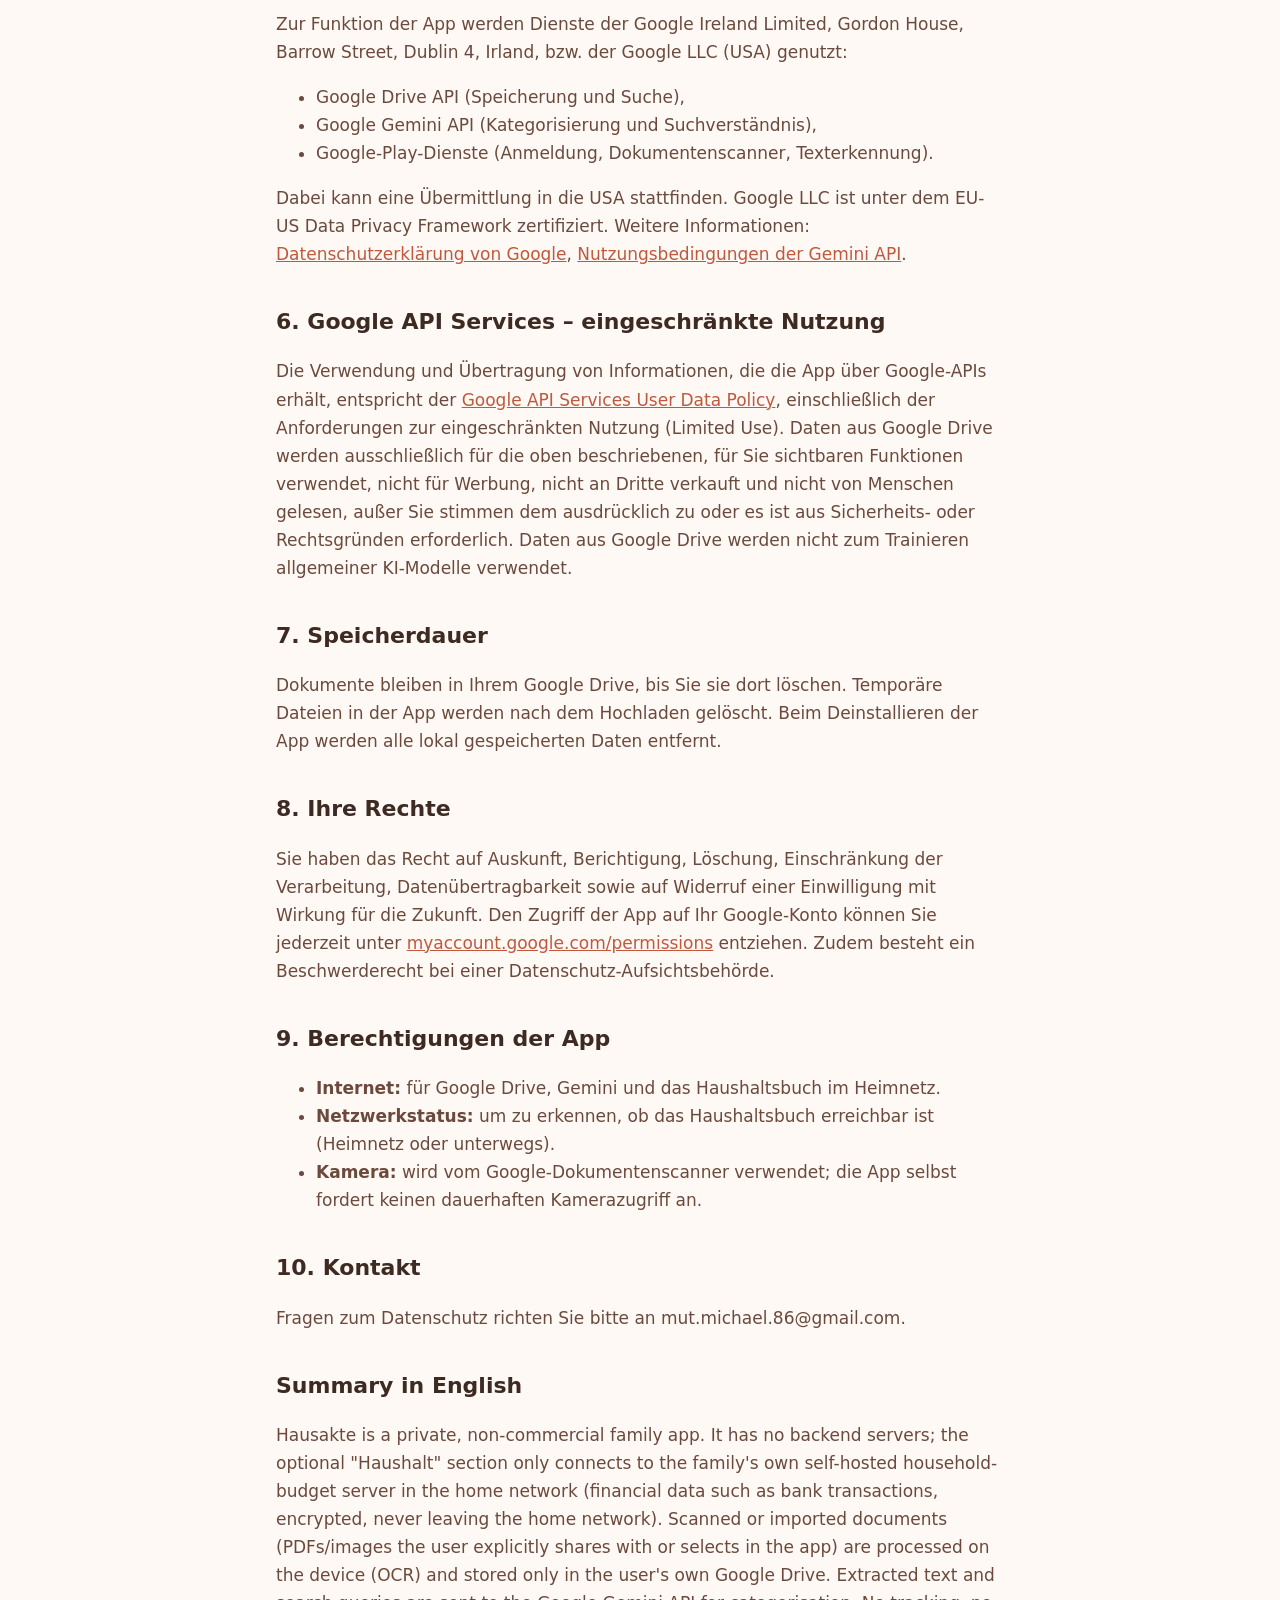
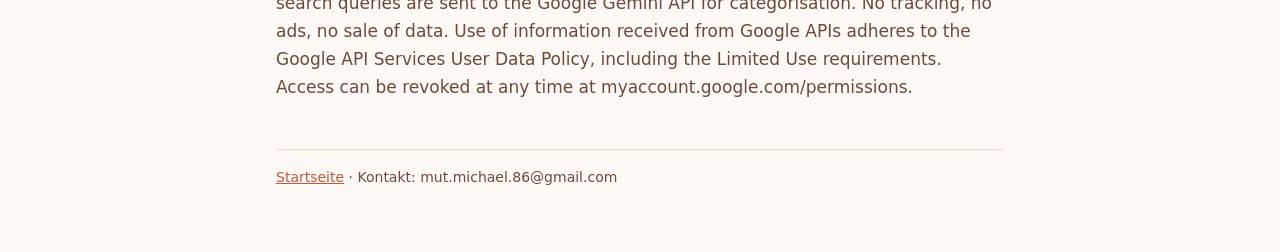
==== commit d37adaaa: "Datenschutz: importierte Dateien (Teilen / Datei importieren) Co-Authored-By: Claude Opus 5.5 <norep" ====
--- a/datenschutz.html
+++ b/datenschutz.html
@@ -20,13 +20,13 @@
 E-Mail: mut.michael.86@gmail.com</p>
 
 <h2>2. Worum es geht</h2>
-<p>Hausakte ist eine private App für den Eigengebrauch einer Familie. Sie dient dazu, Papierdokumente zu scannen, automatisch zu kategorisieren, im eigenen Google Drive abzulegen und dort durchsuchbar zu machen. Die App wird nicht öffentlich angeboten, enthält keine Werbung und verfolgt keine kommerziellen Zwecke.</p>
+<p>Hausakte ist eine private App für den Eigengebrauch einer Familie. Sie dient dazu, Papierdokumente zu scannen oder vorhandene Dateien (PDFs und Bilder) zu übernehmen, automatisch zu kategorisieren, im eigenen Google Drive abzulegen und dort durchsuchbar zu machen. Die App wird nicht öffentlich angeboten, enthält keine Werbung und verfolgt keine kommerziellen Zwecke.</p>
 <p>Die App betreibt <strong>keine eigenen Server</strong>. Wir als Anbieter erhalten keine Dokumente, Inhalte oder Nutzungsdaten. Einzige Ausnahme ist der optionale Bereich „Haushalt“ (siehe 3 e): Er verbindet sich mit einem Haushaltsbuch, das die Familie selbst auf einem eigenen Server im Heimnetz betreibt.</p>
 
 <h2>3. Welche Daten verarbeitet werden</h2>
 
-<h3>a) Gescannte Dokumente</h3>
-<p>Dokumente werden über den Dokumentenscanner der Google-Play-Dienste mit der Kamera erfasst. Die Bilder und das erzeugte PDF werden vorübergehend im privaten Speicher der App abgelegt und nach erfolgreichem Hochladen gelöscht.</p>
+<h3>a) Gescannte und importierte Dokumente</h3>
+<p>Dokumente werden über den Dokumentenscanner der Google-Play-Dienste mit der Kamera erfasst. Alternativ können Sie vorhandene PDF-Dateien oder Bilder an die App übergeben, entweder über „Teilen“ in einer anderen App oder über „Datei importieren“. Die App erhält dabei nur Zugriff auf die Dateien, die Sie selbst auswählen oder teilen. Eine Berechtigung für den Gerätespeicher ist nicht nötig. Die Bilder und das PDF werden vorübergehend im privaten Speicher der App abgelegt und nach erfolgreichem Hochladen gelöscht.</p>
 
 <h3>b) Texterkennung (OCR)</h3>
 <p>Der Text der Dokumente wird mit Google ML Kit <strong>lokal auf dem Gerät</strong> erkannt. Für die Texterkennung werden keine Bilder an Server gesendet.</p>
@@ -35,13 +35,13 @@
 <p>Nach Ihrer ausdrücklichen Zustimmung (Google-Anmeldung) greift die App auf Ihr Google Drive zu, um:</p>
 <ul>
 <li>Ordner im von Ihnen gewählten Drive-Ordner anzulegen,</li>
-<li>gescannte PDFs samt Beschreibung, Schlagwörtern und erkanntem Text hochzuladen,</li>
+<li>gescannte oder importierte PDFs samt Beschreibung, Schlagwörtern und erkanntem Text hochzuladen,</li>
 <li>abgelegte Dokumente zu suchen und zu öffnen.</li>
 </ul>
 <p>Die Dokumente werden ausschließlich in Ihrem eigenen Google Drive bzw. in Ordnern gespeichert, die Sie selbst mit Familienmitgliedern geteilt haben.</p>
 
 <h3>d) Kategorisierung und Suche mit Google Gemini</h3>
-<p>Zur automatischen Einordnung wird der erkannte Text eines Dokuments an die Gemini-API von Google gesendet. Gemini liefert Kategorie, Titel, Absender, Datum, Betrag, eine kurze Zusammenfassung und Suchbegriffe zurück. Auch Suchanfragen werden an Gemini gesendet, um sie in Suchfilter umzuwandeln. Die Bilder bzw. PDFs selbst werden nicht an Gemini übertragen. Die Nutzung erfolgt über einen eigenen API-Zugang. Für Nutzer im Europäischen Wirtschaftsraum, der Schweiz und dem Vereinigten Königreich gelten nach den Gemini-API-Bedingungen auch bei kostenloser Nutzung die Datenregeln der kostenpflichtigen Dienste: Google verwendet die Anfragen und Antworten nicht zur Verbesserung seiner Produkte. Google kann Anfragen für einen begrenzten Zeitraum zur Erkennung von Missbrauch protokollieren.</p>
+<p>Zur automatischen Einordnung wird der erkannte Text eines Dokuments und bei importierten Dateien deren Dateiname an die Gemini-API von Google gesendet. Gemini liefert Kategorie, Titel, Absender, Datum, Betrag, eine kurze Zusammenfassung und Suchbegriffe zurück. Auch Suchanfragen werden an Gemini gesendet, um sie in Suchfilter umzuwandeln. Die Bilder bzw. PDFs selbst werden nicht an Gemini übertragen. Die Nutzung erfolgt über einen eigenen API-Zugang. Für Nutzer im Europäischen Wirtschaftsraum, der Schweiz und dem Vereinigten Königreich gelten nach den Gemini-API-Bedingungen auch bei kostenloser Nutzung die Datenregeln der kostenpflichtigen Dienste: Google verwendet die Anfragen und Antworten nicht zur Verbesserung seiner Produkte. Google kann Anfragen für einen begrenzten Zeitraum zur Erkennung von Missbrauch protokollieren.</p>
 
 <h3>e) Bereich „Haushalt“ (eigenes Haushaltsbuch im Heimnetz)</h3>
 <p>Der Bereich „Haushalt“ zeigt die Oberfläche eines selbst betriebenen Haushaltsbuchs an. Es läuft auf einem Server im eigenen Heimnetz der Familie (Standardadresse 192.168.2.170) und ist nur von dort erreichbar; unterwegs ist der Bereich ausgeschaltet. Dabei gilt:</p>
@@ -95,7 +95,7 @@
 <p>Fragen zum Datenschutz richten Sie bitte an mut.michael.86@gmail.com.</p>
 
 <h2>Summary in English</h2>
-<p>Hausakte is a private, non-commercial family app. It has no backend servers; the optional "Haushalt" section only connects to the family's own self-hosted household-budget server in the home network (financial data such as bank transactions, encrypted, never leaving the home network). Scanned documents are processed on the device (OCR) and stored only in the user's own Google Drive. Extracted text and search queries are sent to the Google Gemini API for categorisation. No tracking, no ads, no sale of data. Use of information received from Google APIs adheres to the Google API Services User Data Policy, including the Limited Use requirements. Access can be revoked at any time at myaccount.google.com/permissions.</p>
+<p>Hausakte is a private, non-commercial family app. It has no backend servers; the optional "Haushalt" section only connects to the family's own self-hosted household-budget server in the home network (financial data such as bank transactions, encrypted, never leaving the home network). Scanned or imported documents (PDFs/images the user explicitly shares with or selects in the app) are processed on the device (OCR) and stored only in the user's own Google Drive. Extracted text and search queries are sent to the Google Gemini API for categorisation. No tracking, no ads, no sale of data. Use of information received from Google APIs adheres to the Google API Services User Data Policy, including the Limited Use requirements. Access can be revoked at any time at myaccount.google.com/permissions.</p>
 
 <footer><a href="index.html">Startseite</a> · Kontakt: mut.michael.86@gmail.com</footer>
 </div>
